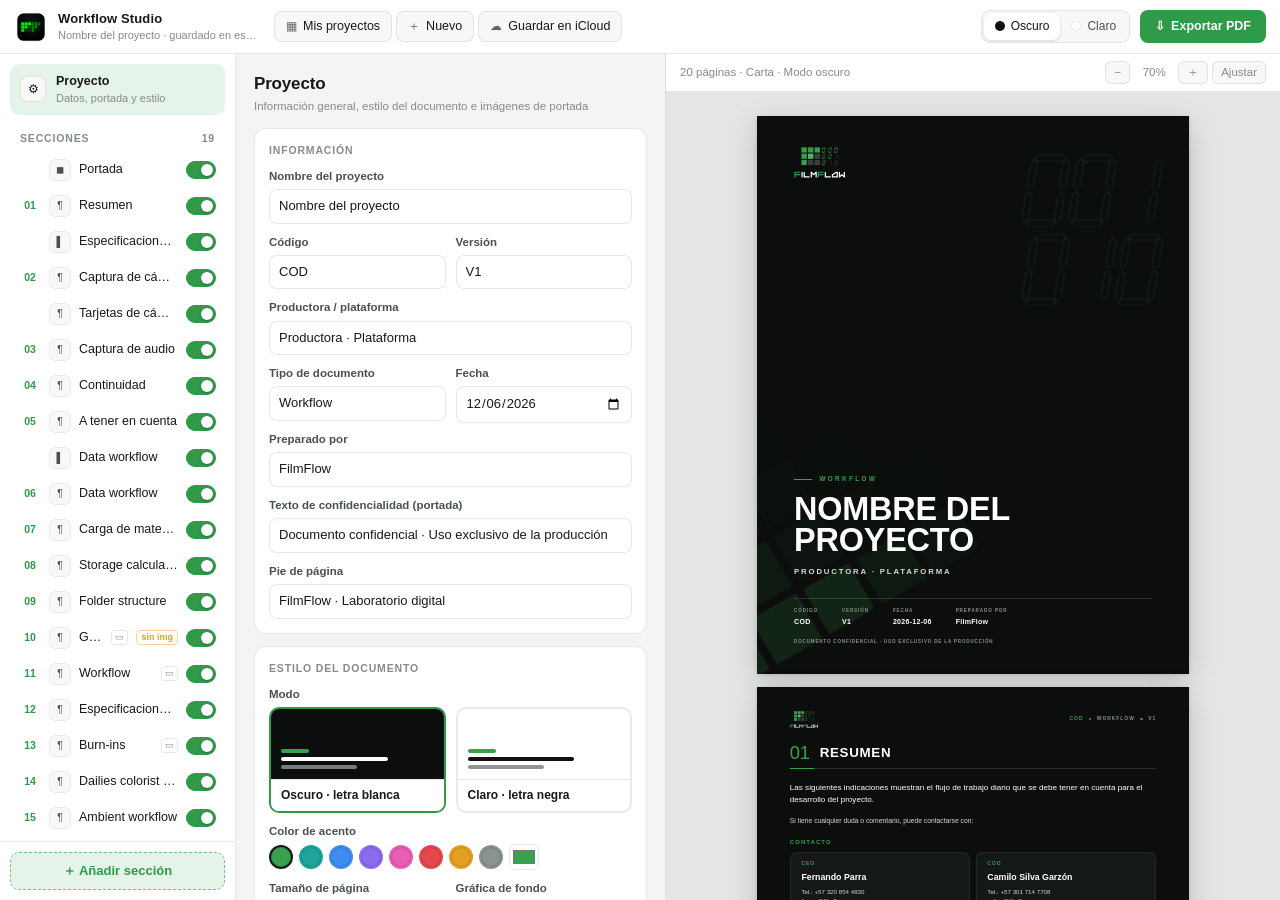
==== index.html @ df1d8208 "Add files via upload" ====
<!doctype html>
<html lang="es">
<head>
<meta charset="utf-8">
<meta name="viewport" content="width=device-width, initial-scale=1, viewport-fit=cover">
<meta name="apple-mobile-web-app-capable" content="yes">
<meta name="mobile-web-app-capable" content="yes">
<meta name="apple-mobile-web-app-status-bar-style" content="black">
<meta name="apple-mobile-web-app-title" content="FF Workflow">
<meta name="theme-color" content="#0C0E0D">
<link rel="manifest" href="manifest.json">
<title>FilmFlow Workflow</title>
<link rel="icon" href="brand-icon.png">
<link rel="apple-touch-icon" href="apple-touch-icon.png">
<link rel="stylesheet" href="doc.css?v=6">
<link rel="stylesheet" href="app.css?v=6">
</head>
<body>
<div id="app">
  <header class="toolbar">
    <div class="tb-brand"><span class="tb-logo"></span><div><div class="tb-name">Workflow Studio</div><div class="tb-file" id="fileName">—</div></div></div>
    <div class="tb-group">
      <button class="tb-btn" data-cmd="library" title="Mis proyectos (⌘P)"><span>▦</span><em>Mis proyectos</em></button>
      <button class="tb-btn" data-cmd="new" title="Nuevo proyecto (⌘N)"><span>＋</span><em>Nuevo</em></button>
      <button class="tb-btn" data-cmd="save" title="Guardar ahora (⌘S)"><span>↓</span><em>Guardar</em></button>
    </div>
    <div class="tb-spacer"></div>
    <div class="seg" id="themeSeg" title="Modo del documento">
      <button data-theme="dark"><i class="dot dark"></i><em>Oscuro</em></button>
      <button data-theme="light"><i class="dot light"></i><em>Claro</em></button>
    </div>
    <button class="tb-btn primary" data-cmd="export" title="Exportar PDF (⌘E)"><span>⇩</span><em>Exportar PDF</em></button>
  </header>
  <aside class="sidebar">
    <div class="sb-item" id="projItem"><span class="sb-ic">⚙</span><div><div class="sb-t">Proyecto</div><div class="sb-s">Datos, portada y estilo</div></div></div>
    <div class="sb-label">Secciones <span id="secCount"></span></div>
    <div class="sb-list" id="secList"></div>
    <div class="sb-add"><button id="addSecBtn">＋ Añadir sección</button></div>
  </aside>
  <main class="editor" id="editor"></main>
  <section class="preview">
    <div class="pv-bar">
      <span id="pvInfo">—</span>
      <div class="pv-zoom"><button data-z="-">−</button><span id="zoomVal">100%</span><button data-z="+">＋</button><button data-z="fit">Ajustar</button></div>
    </div>
    <div class="pv-scroll" id="pvScroll"><div class="pv-pages" id="pvPages"></div></div>
  </section>
  <nav class="tabbar" id="tabbar">
    <button data-pane="sections"><b>☰</b>Secciones</button>
    <button data-pane="editor"><b>✎</b>Editar</button>
    <button data-pane="preview"><b>▯</b>Vista previa</button>
  </nav>
</div>
<div id="exportRoot"></div>
<div class="toast" id="toast"></div>
<div class="pop" id="pop"></div>
<script src="defaults.js?v=6"></script>
<script src="web.js?v=6"></script>
<script src="renderer.js?v=6"></script>
<script src="app.js?v=6"></script>
</body>
</html>
---- doc.css ----
/* ============ FilmFlow Workflow — document design ============ */
.doc {
  --accent: #37A14F;
  --brand: #379C4C;
  --brand-2: #57B06C;
  --hfont: "Avenir Next", "Avenir", -apple-system, "Helvetica Neue", sans-serif;
  --bfont: -apple-system, "SF Pro Text", "Helvetica Neue", Helvetica, sans-serif;
  font-family: var(--bfont);
  -webkit-font-smoothing: antialiased;
}
.doc.theme-dark {
  --bg: #0C0E0D;
  --fg: #FFFFFF;
  --fg2: #D5DAD7;
  --muted: #8A938D;
  --line: rgba(255,255,255,.13);
  --line2: rgba(255,255,255,.07);
  --card: #141816;
  --card2: #1B201D;
  --logo-text: #FFFFFF;
  --logo-off: #3B423E;
  --chip-bg: color-mix(in srgb, var(--accent) 20%, transparent);
  --chip-fg: color-mix(in srgb, var(--accent) 60%, #fff);
  --deco-a: .16;
}
.doc.theme-light {
  --bg: #FFFFFF;
  --fg: #0B0D0C;
  --fg2: #262B28;
  --muted: #6A726D;
  --line: rgba(0,0,0,.12);
  --line2: rgba(0,0,0,.06);
  --card: #F4F7F5;
  --card2: #E9EEEB;
  --logo-text: #575352;
  --logo-off: #D3D4D2;
  --chip-bg: color-mix(in srgb, var(--accent) 13%, transparent);
  --chip-fg: color-mix(in srgb, var(--accent) 80%, #000);
  --deco-a: .13;
}

.page {
  position: relative;
  background: var(--bg);
  color: var(--fg);
  overflow: hidden;
  display: flex;
  flex-direction: column;
  padding: 32px 46px 24px;
  box-sizing: border-box;
  -webkit-print-color-adjust: exact;
  print-color-adjust: exact;
}
.page *, .page *::before, .page *::after { box-sizing: border-box; }
.page .deco { position: absolute; inset: 0; pointer-events: none; z-index: 0; }
.page .deco svg { position: absolute; inset: 0; width: 100%; height: 100%; }

/* header / footer */
.pg-head { position: relative; z-index: 1; display: flex; justify-content: space-between; align-items: center; height: 28px; margin-bottom: 24px; flex: none; }
.pg-head .logo { height: 24px; display: flex; align-items: center; }
.pg-head .logo svg, .pg-head .logo img { height: 24px; width: auto; display: block; }
.pg-meta { font: 600 7px/1 var(--hfont); letter-spacing: .2em; text-transform: uppercase; color: var(--muted); display: flex; gap: 8px; align-items: center; }
.pg-meta b { color: var(--accent); font-weight: 700; }
.pg-meta i { width: 3px; height: 3px; background: var(--muted); display: inline-block; opacity: .6; }
.pg-foot { position: relative; z-index: 1; flex: none; display: flex; justify-content: space-between; align-items: center; margin-top: 10px; padding-top: 9px; border-top: 1px solid var(--line); font: 600 6.5px/1 var(--hfont); letter-spacing: .2em; text-transform: uppercase; color: var(--muted); }
.pg-foot .pn { color: var(--fg); letter-spacing: .12em; }
.pg-foot .pn span { color: var(--muted); }

.pg-body { position: relative; z-index: 1; flex: 1; min-height: 0; overflow: hidden; display: flex; flex-wrap: wrap; align-content: flex-start; column-gap: 18px; }
.blk { width: 100%; margin-bottom: 13px; }
.blk.half { width: calc(50% - 9px); }
.blk.third { width: calc(33.333% - 12px); }

/* section title */
.sec-title { width: 100%; display: flex; align-items: flex-end; gap: 14px; margin: 0 0 18px; padding-bottom: 11px; border-bottom: 1px solid var(--line); position: relative; }
.sec-title::after { content: ""; position: absolute; left: 0; bottom: -1px; width: 34px; height: 2px; background: var(--accent); }
.sec-title .n { font: 500 26px/0.8 var(--hfont); color: var(--accent); letter-spacing: -.01em; font-variant-numeric: tabular-nums; }
.sec-title h2 { margin: 0; font: 700 19px/1.05 var(--hfont); letter-spacing: .05em; text-transform: uppercase; color: var(--fg); }
.sec-title .sub { margin-left: auto; font: 600 7px/1 var(--hfont); letter-spacing: .2em; text-transform: uppercase; color: var(--muted); padding-bottom: 3px; }
.sec-title.inline { margin-top: 10px; }

/* text */
.blk h3 { margin: 4px 0 0; font: 700 8.5px/1.2 var(--hfont); letter-spacing: .18em; text-transform: uppercase; color: var(--accent); }
.blk.heading { margin-bottom: 8px; }
.blk.heading.lg h3 { font-size: 13px; letter-spacing: .06em; color: var(--fg); }
.txt { font-size: 9.6px; line-height: 1.62; color: var(--fg2); margin: 0; }
.txt + .txt { margin-top: 7px; }
.txt strong, .lst strong, .kv strong { color: var(--fg); font-weight: 700; }
.txt.lead { font-size: 11.5px; line-height: 1.55; color: var(--fg); font-weight: 400; }

.lst { list-style: none; margin: 0; padding: 0; }
.lst li { position: relative; padding-left: 15px; font-size: 9.6px; line-height: 1.58; color: var(--fg2); }
.lst li + li { margin-top: 5px; }
.lst.bul li::before { content: ""; position: absolute; left: 1px; top: .58em; width: 4px; height: 4px; background: var(--accent); }
.lst.num { counter-reset: n var(--start, 0); }
.lst.num li { padding-left: 22px; counter-increment: n; }
.lst.num li::before { content: counter(n, decimal-leading-zero); position: absolute; left: 0; top: .1em; font: 700 8px/1.6 var(--hfont); color: var(--accent); letter-spacing: .04em; }
.lst li.sub { margin-left: 15px; }
.lst.bul li.sub::before { background: transparent; border: 1px solid var(--accent); }

/* key / value */
.kv-title { font: 700 8.5px/1.2 var(--hfont); letter-spacing: .18em; text-transform: uppercase; color: var(--accent); margin: 0 0 6px; }
.kv { display: grid; grid-template-columns: 1fr; column-gap: 22px; }
.kv.c2 { grid-template-columns: 1fr 1fr; }
.kv-row { display: grid; grid-template-columns: minmax(80px, 42%) 1fr; gap: 10px; padding: 5.5px 0; border-bottom: 1px solid var(--line2); font-size: 9.3px; line-height: 1.4; }
.kv-row .k { color: var(--muted); }
.kv-row .v { color: var(--fg); font-weight: 500; }
.kv-row.solo { grid-template-columns: 1fr; }

/* note */
.note { position: relative; background: var(--card); border: 1px solid var(--line2); border-radius: 8px; padding: 11px 14px 11px 18px; font-size: 9.5px; line-height: 1.55; color: var(--fg); font-weight: 500; overflow: hidden; }
.note::before { content: ""; position: absolute; left: 0; top: 0; bottom: 0; width: 3px; background: var(--accent); }
.note.warn::before { background: #E5A024; }
.note .nt { font: 700 7px/1 var(--hfont); letter-spacing: .2em; text-transform: uppercase; color: var(--accent); margin-bottom: 5px; }
.note.warn .nt { color: #E5A024; }

/* cards */
.card { background: var(--card); border: 1px solid var(--line2); border-radius: 10px; overflow: hidden; }
.cam { display: flex; flex-direction: column; }
.cam-head { display: flex; justify-content: space-between; align-items: flex-start; gap: 10px; padding: 13px 15px 10px; }
.cam-label { font: 700 7px/1 var(--hfont); letter-spacing: .2em; text-transform: uppercase; color: var(--accent); margin-bottom: 6px; }
.cam-brand { font: 600 7px/1 var(--hfont); letter-spacing: .16em; text-transform: uppercase; color: var(--muted); margin-bottom: 2px; }
.cam-model { font: 700 17px/1.1 var(--hfont); color: var(--fg); letter-spacing: .01em; }
.cam-img { width: 92px; height: 58px; object-fit: contain; flex: none; }
.chips { display: flex; flex-wrap: wrap; gap: 4px; padding: 0 15px 10px; }
.chip { font: 600 7.5px/1 var(--hfont); letter-spacing: .06em; padding: 4px 7px; border-radius: 4px; background: var(--chip-bg); color: var(--chip-fg); }
.cam .kv { padding: 2px 15px 9px; border-top: 1px solid var(--line2); }
.cam .kv-row { font-size: 8.8px; padding: 4.5px 0; }
.cam .kv-row:last-child { border-bottom: 0; }

.spec .spec-h { padding: 10px 14px; font: 700 8.5px/1 var(--hfont); letter-spacing: .18em; text-transform: uppercase; color: var(--fg); border-bottom: 1px solid var(--line2); display: flex; align-items: center; gap: 8px; }
.spec .spec-h::before { content: ""; width: 6px; height: 6px; background: var(--accent); }
.spec .kv { padding: 3px 14px 8px; }
.spec .kv-row:last-child { border-bottom: 0; }

/* table */
.tbl { width: 100%; border-collapse: collapse; font-size: 8.9px; }
.tbl th { text-align: left; font: 700 7px/1.2 var(--hfont); letter-spacing: .16em; text-transform: uppercase; color: var(--accent); padding: 6px 8px; border-bottom: 1px solid var(--accent); }
.tbl td { padding: 6px 8px; border-bottom: 1px solid var(--line2); color: var(--fg2); vertical-align: top; line-height: 1.4; }
.tbl tr td:first-child { color: var(--fg); font-weight: 500; }

/* naming convention */
.naming { background: var(--card); border: 1px solid var(--line2); border-radius: 10px; padding: 14px 16px; }
.naming .nm-t { font: 700 7px/1 var(--hfont); letter-spacing: .2em; text-transform: uppercase; color: var(--muted); margin-bottom: 10px; }
.nm-row { display: flex; align-items: stretch; gap: 3px; flex-wrap: wrap; }
.nm-seg { display: flex; flex-direction: column; gap: 5px; }
.nm-seg .ex { font: 700 15px/1 "SF Mono", Menlo, monospace; padding: 8px 10px; border-radius: 5px; background: color-mix(in srgb, var(--c) 18%, transparent); color: var(--c); border-top: 2px solid var(--c); text-align: center; }
.nm-seg .lb { font: 600 6.5px/1.2 var(--hfont); letter-spacing: .12em; text-transform: uppercase; color: var(--muted); text-align: center; }
.nm-sep { font: 700 15px/1 "SF Mono", Menlo, monospace; color: var(--muted); padding-top: 8px; }

/* storage */
.stor { display: flex; flex-direction: column; gap: 8px; }
.stor-t { font: 700 8.5px/1.2 var(--hfont); letter-spacing: .18em; text-transform: uppercase; color: var(--accent); }
.stor-row { display: grid; grid-template-columns: 1.25fr repeat(4, 1fr); gap: 6px; }
.tile { background: var(--card); border: 1px solid var(--line2); border-radius: 8px; padding: 10px 11px; display: flex; flex-direction: column; justify-content: space-between; min-height: 56px; }
.tile .tl { font: 600 6.5px/1.2 var(--hfont); letter-spacing: .16em; text-transform: uppercase; color: var(--muted); }
.tile .tv { font: 600 17px/1 var(--hfont); color: var(--fg); margin-top: 8px; font-variant-numeric: tabular-nums; }
.tile .tv small { font-size: 9px; color: var(--muted); font-weight: 600; margin-left: 2px; }
.tile.name .tv { font-size: 12px; font-weight: 700; }
.tile.acc { background: var(--accent); border-color: var(--accent); }
.tile.acc .tl { color: rgba(255,255,255,.8); }
.tile.acc .tv, .tile.acc .tv small { color: #fff; }
.stor-total { display: flex; justify-content: space-between; align-items: center; background: var(--accent); color: #fff; border-radius: 8px; padding: 12px 14px; }
.stor-total .tl { font: 700 7.5px/1 var(--hfont); letter-spacing: .2em; text-transform: uppercase; }
.stor-total .tv { font: 700 22px/1 var(--hfont); }
.stor-formula { font-size: 8.6px; color: var(--muted); }

/* contacts */
.contacts { display: grid; grid-template-columns: 1fr 1fr; gap: 8px; }
.contact { background: var(--card); border: 1px solid var(--line2); border-radius: 10px; padding: 13px 15px; position: relative; }
.contact .role { font: 700 7px/1 var(--hfont); letter-spacing: .2em; text-transform: uppercase; color: var(--accent); margin-bottom: 7px; }
.contact .nm { font: 700 12.5px/1.2 var(--hfont); color: var(--fg); margin-bottom: 6px; }
.contact .ln { font-size: 8.8px; line-height: 1.55; color: var(--fg2); }

/* image */
.fig { margin: 0; display: flex; flex-direction: column; align-items: center; }
.fig img { display: block; max-width: 100%; height: auto; object-fit: contain; }
.fig.framed img { border-radius: 8px; border: 1px solid var(--line); }
.fig.s-large img { max-width: 80%; } .fig.s-medium img { max-width: 60%; } .fig.s-small img { max-width: 40%; }
.fig.left { align-items: flex-start; }
.fig figcaption { margin-top: 7px; font-size: 8px; line-height: 1.4; color: var(--muted); text-align: center; letter-spacing: .02em; }
.fig.left figcaption { text-align: left; }
.fig .ph { width: 100%; height: 140px; border: 1px dashed var(--line); border-radius: 8px; display: flex; align-items: center; justify-content: center; font: 600 8px var(--hfont); letter-spacing: .16em; text-transform: uppercase; color: var(--muted); }

/* stages (workflow diagram) */
.stages { display: flex; align-items: stretch; gap: 0; }
.stage { flex: 1; min-width: 0; display: flex; flex-direction: column; }
.stage-h { background: var(--accent); color: #fff; font: 700 7.5px/1.2 var(--hfont); letter-spacing: .16em; text-transform: uppercase; padding: 8px 10px; border-radius: 6px 6px 0 0; text-align: center; }
.stage-b { flex: 1; background: var(--card); border: 1px solid var(--line2); border-top: 0; border-radius: 0 0 8px 8px; padding: 8px; display: flex; flex-direction: column; gap: 6px; }
.st-item { background: var(--bg); border: 1px solid var(--line); border-radius: 6px; padding: 7px 9px; }
.st-item .a { font: 700 8px/1.25 var(--hfont); color: var(--fg); letter-spacing: .03em; text-transform: uppercase; }
.st-item .b { font-size: 7.6px; line-height: 1.35; color: var(--muted); margin-top: 2px; }
.st-item img { width: 100%; max-height: 44px; object-fit: contain; margin-bottom: 4px; }
.st-arrow { flex: none; width: 18px; display: flex; align-items: center; justify-content: center; color: var(--accent); }
.st-arrow svg { width: 10px; height: 10px; }

.spacer { width: 100%; }

/* ============ cover ============ */
.page.cover { padding: 44px 52px 40px; }
.cover-bg { position: absolute; inset: 0; z-index: 0; }
.cover-bg img { width: 100%; height: 100%; object-fit: cover; }
.theme-dark .cover-bg::after { content: ""; position: absolute; inset: 0; background: linear-gradient(180deg, rgba(12,14,13,.55) 0%, rgba(12,14,13,.72) 45%, rgba(12,14,13,.97) 100%); }
.theme-light .cover-bg::after { content: ""; position: absolute; inset: 0; background: linear-gradient(180deg, rgba(255,255,255,.55) 0%, rgba(255,255,255,.75) 45%, rgba(255,255,255,.97) 100%); }
.cover-top { position: relative; z-index: 1; display: flex; justify-content: space-between; align-items: flex-start; }
.cover-top .logo svg, .cover-top .logo img { height: 44px; width: auto; display: block; }
.client-logos { display: flex; gap: 14px; align-items: center; }
.client-logos img { height: 26px; width: auto; max-width: 110px; object-fit: contain; }
.cover-main { position: relative; z-index: 1; margin-top: auto; }
.cover-kicker { display: flex; align-items: center; gap: 10px; font: 700 9px/1 var(--hfont); letter-spacing: .38em; text-transform: uppercase; color: var(--accent); margin-bottom: 16px; }
.cover-kicker::before { content: ""; width: 26px; height: 2px; background: var(--accent); }
.cover-title { font: 800 46px/0.98 var(--hfont); letter-spacing: -.005em; text-transform: uppercase; color: var(--fg); margin: 0 0 14px; max-width: 92%; }
.landscape .cover-title { font-size: 52px; }
.cover-sub { font: 600 11px/1.3 var(--hfont); letter-spacing: .24em; text-transform: uppercase; color: var(--fg2); margin-bottom: 30px; }
.cover-meta { display: grid; grid-template-columns: repeat(4, auto); justify-content: start; column-gap: 34px; border-top: 1px solid var(--line); padding-top: 14px; }
.cover-meta .ml { font: 600 6.5px/1 var(--hfont); letter-spacing: .2em; text-transform: uppercase; color: var(--muted); margin-bottom: 6px; }
.cover-meta .mv { font: 600 10px/1.2 var(--hfont); color: var(--fg); letter-spacing: .04em; }
.cover-conf { position: relative; z-index: 1; margin-top: 18px; font: 600 6.5px/1.5 var(--hfont); letter-spacing: .18em; text-transform: uppercase; color: var(--muted); }

/* ============ divider ============ */
.page.divider { padding: 44px 52px 40px; justify-content: center; }
.div-main { position: relative; z-index: 1; }
.div-num { font: 200 120px/0.85 var(--hfont); color: var(--accent); letter-spacing: -.03em; margin-bottom: 14px; font-variant-numeric: tabular-nums; }
.div-title { font: 800 36px/1 var(--hfont); text-transform: uppercase; color: var(--fg); letter-spacing: .01em; margin: 0 0 12px; }
.div-sub { font: 600 10px/1.4 var(--hfont); letter-spacing: .26em; text-transform: uppercase; color: var(--muted); }
.div-text { margin-top: 18px; max-width: 70%; font-size: 10.5px; line-height: 1.6; color: var(--fg2); }
.page.divider .pg-head { position: absolute; top: 32px; left: 52px; right: 52px; }

/* ============ toc ============ */
.toc { width: 100%; }
.toc-row { display: flex; align-items: baseline; gap: 12px; padding: 9px 0; border-bottom: 1px solid var(--line2); }
.toc-row .tn { font: 600 10px/1 var(--hfont); color: var(--accent); width: 22px; font-variant-numeric: tabular-nums; }
.toc-row .tt { font: 600 10.5px/1.2 var(--hfont); text-transform: uppercase; letter-spacing: .08em; color: var(--fg); flex: 1; }
.toc-row .tp { font: 600 10px/1 var(--hfont); color: var(--muted); font-variant-numeric: tabular-nums; }
.toc-row.part .tt { color: var(--accent); font-size: 8px; letter-spacing: .24em; }
.toc-row.part { border-bottom-color: var(--line); padding-top: 16px; }
.fig.s-full img { width: 100%; }
---- app.css ----
/* ============ Workflow Studio — editor UI ============ */
:root {
  --ui-bg: #F3F4F3; --ui-panel: #FFFFFF; --ui-panel2: #F7F8F7; --ui-line: rgba(0,0,0,.09); --ui-line2: rgba(0,0,0,.05);
  --ui-fg: #161917; --ui-fg2: #4A514D; --ui-muted: #858C88; --ui-acc: #2F9A48; --ui-acc-soft: rgba(47,154,72,.12);
  --ui-input: #FFFFFF; --ui-hover: rgba(0,0,0,.04); --ui-pv: #E3E6E4; --ui-danger: #D9453F;
  --ui-font: -apple-system, "SF Pro Text", "Helvetica Neue", sans-serif;
  color-scheme: light dark;
}
@media (prefers-color-scheme: dark) {
  :root {
    --ui-bg: #161817; --ui-panel: #1E2120; --ui-panel2: #232726; --ui-line: rgba(255,255,255,.09); --ui-line2: rgba(255,255,255,.05);
    --ui-fg: #ECEFED; --ui-fg2: #B7BEBA; --ui-muted: #7E8682; --ui-acc: #44B65C; --ui-acc-soft: rgba(68,182,92,.15);
    --ui-input: #161817; --ui-hover: rgba(255,255,255,.05); --ui-pv: #0F1110;
  }
}
* { box-sizing: border-box; }
html, body { margin: 0; height: 100%; background: var(--ui-bg); color: var(--ui-fg); font: 13px/1.4 var(--ui-font); -webkit-font-smoothing: antialiased; overflow: hidden; }
button { font: inherit; color: inherit; cursor: pointer; }
#app { display: grid; height: 100vh; grid-template-columns: 236px 430px 1fr; grid-template-rows: 54px 1fr; }

/* toolbar */
.toolbar { grid-column: 1 / -1; display: flex; align-items: center; gap: 10px; padding: 0 14px; background: var(--ui-panel); border-bottom: 1px solid var(--ui-line); }
.tb-brand { display: flex; align-items: center; gap: 10px; width: 250px; min-width: 0; }
.tb-logo { width: 34px; height: 34px; display: flex; flex: none; }
.tb-logo img { width: 100%; height: 100%; display: block; }
.tb-name { font-weight: 700; font-size: 13px; letter-spacing: .01em; }
.tb-file { font-size: 11px; color: var(--ui-muted); white-space: nowrap; overflow: hidden; text-overflow: ellipsis; max-width: 200px; }
.tb-group { display: flex; gap: 4px; }
.tb-spacer { flex: 1; }
.tb-btn { display: inline-flex; align-items: center; gap: 6px; border: 1px solid var(--ui-line); background: var(--ui-panel2); border-radius: 8px; padding: 6px 11px; font-size: 12.5px; font-weight: 500; }
.tb-btn span { opacity: .65; font-size: 12px; }
.tb-btn:hover { background: var(--ui-hover); }
.tb-btn.primary { background: var(--ui-acc); color: #fff; border-color: transparent; font-weight: 600; padding: 7px 14px; }
.tb-btn.primary span { opacity: 1; }
.tb-btn.primary:hover { filter: brightness(1.08); }
.tb-btn:disabled { opacity: .5; cursor: default; }
.seg { display: inline-flex; background: var(--ui-panel2); border: 1px solid var(--ui-line); border-radius: 9px; padding: 2px; }
.seg button { border: 0; background: transparent; padding: 5px 11px; border-radius: 7px; font-size: 12px; font-weight: 500; display: inline-flex; align-items: center; gap: 6px; color: var(--ui-fg2); }
.seg button.on { background: var(--ui-panel); color: var(--ui-fg); box-shadow: 0 1px 3px rgba(0,0,0,.15); }
.dot { width: 10px; height: 10px; border-radius: 50%; display: inline-block; border: 1px solid var(--ui-line); }
.dot.dark { background: #0C0E0D; } .dot.light { background: #fff; }

/* sidebar */
.sidebar { background: var(--ui-panel); border-right: 1px solid var(--ui-line); display: flex; flex-direction: column; min-height: 0; }
.sb-item { display: flex; gap: 10px; align-items: center; margin: 10px 10px 4px; padding: 9px 10px; border-radius: 9px; cursor: pointer; }
.sb-item:hover { background: var(--ui-hover); }
.sb-item.sel { background: var(--ui-acc-soft); }
.sb-ic { width: 26px; height: 26px; border-radius: 7px; background: var(--ui-panel2); border: 1px solid var(--ui-line); display: flex; align-items: center; justify-content: center; font-size: 12px; flex: none; }
.sb-t { font-weight: 600; font-size: 12.5px; }
.sb-s { font-size: 11px; color: var(--ui-muted); }
.sb-label { padding: 12px 20px 6px; font-size: 10.5px; font-weight: 700; letter-spacing: .08em; text-transform: uppercase; color: var(--ui-muted); display: flex; justify-content: space-between; }
.sb-list { flex: 1; overflow-y: auto; padding: 0 10px 10px; }
.sec-row { display: flex; align-items: center; gap: 8px; padding: 6px 8px; border-radius: 8px; cursor: pointer; border: 1px solid transparent; user-select: none; }
.sec-row:hover { background: var(--ui-hover); }
.sec-row.sel { background: var(--ui-acc-soft); border-color: color-mix(in srgb, var(--ui-acc) 30%, transparent); }
.sec-row.hid { opacity: .45; }
.sec-row.drag-over { border-top: 2px solid var(--ui-acc); }
.sec-row .n { width: 22px; font-size: 10.5px; font-weight: 700; color: var(--ui-acc); font-variant-numeric: tabular-nums; text-align: center; }
.sec-row .k { width: 22px; height: 22px; border-radius: 6px; background: var(--ui-panel2); border: 1px solid var(--ui-line2); font-size: 10px; display: flex; align-items: center; justify-content: center; color: var(--ui-fg2); flex: none; }
.sec-row .t { flex: 1; min-width: 0; font-size: 12.5px; white-space: nowrap; overflow: hidden; text-overflow: ellipsis; }
.sec-row .o { font-size: 9px; color: var(--ui-muted); border: 1px solid var(--ui-line); border-radius: 3px; padding: 0 3px; }
.sec-row .eye { border: 0; background: transparent; opacity: 0; font-size: 12px; padding: 0 2px; color: var(--ui-muted); }
.sec-row:hover .eye, .sec-row.hid .eye { opacity: 1; }
.sb-add { padding: 10px; border-top: 1px solid var(--ui-line); }
.sb-add button { width: 100%; border: 1px dashed color-mix(in srgb, var(--ui-acc) 60%, transparent); background: var(--ui-acc-soft); color: var(--ui-acc); border-radius: 9px; padding: 9px; font-weight: 600; }

/* editor */
.editor { overflow-y: auto; background: var(--ui-bg); border-right: 1px solid var(--ui-line); padding: 18px 18px 80px; }
.ed-h { display: flex; align-items: center; justify-content: space-between; gap: 8px; margin-bottom: 14px; }
.ed-h h1 { font-size: 17px; margin: 0; font-weight: 700; letter-spacing: -.01em; }
.ed-h .sub { font-size: 11.5px; color: var(--ui-muted); margin-top: 2px; }
.ed-actions { display: flex; gap: 4px; }
.icon-btn { border: 1px solid var(--ui-line); background: var(--ui-panel); border-radius: 7px; min-width: 28px; height: 28px; padding: 0 8px; font-size: 12px; color: var(--ui-fg2); display: inline-flex; align-items: center; justify-content: center; gap: 4px; }
.icon-btn:hover { background: var(--ui-hover); color: var(--ui-fg); }
.icon-btn.danger:hover { color: var(--ui-danger); border-color: color-mix(in srgb, var(--ui-danger) 40%, transparent); }
.panel { background: var(--ui-panel); border: 1px solid var(--ui-line); border-radius: 12px; padding: 14px; margin-bottom: 12px; }
.panel-t { font-size: 10.5px; font-weight: 700; letter-spacing: .08em; text-transform: uppercase; color: var(--ui-muted); margin-bottom: 10px; display: flex; justify-content: space-between; align-items: center; }
.row { display: grid; grid-template-columns: 1fr 1fr; gap: 10px; }
.row3 { display: grid; grid-template-columns: 1fr 1fr 1fr; gap: 8px; }
.f { display: flex; flex-direction: column; gap: 5px; margin-bottom: 10px; min-width: 0; }
.f:last-child { margin-bottom: 0; }
.f > label { font-size: 11.5px; font-weight: 600; color: var(--ui-fg2); display: flex; justify-content: space-between; }
.f > label em { font-style: normal; font-weight: 400; color: var(--ui-muted); font-size: 10.5px; }
.f input[type=text], .f input[type=number], .f input[type=date], .f textarea, .f select {
  width: 100%; border: 1px solid var(--ui-line); background: var(--ui-input); color: var(--ui-fg); border-radius: 8px; padding: 7px 9px; font: 13px/1.45 var(--ui-font); outline: none;
}
.f textarea { resize: vertical; min-height: 64px; font-size: 12.5px; line-height: 1.5; }
.f textarea.mono { font-family: "SF Mono", Menlo, monospace; font-size: 11.5px; }
.f input:focus, .f textarea:focus, .f select:focus { border-color: var(--ui-acc); box-shadow: 0 0 0 3px var(--ui-acc-soft); }
.hint { font-size: 10.5px; color: var(--ui-muted); line-height: 1.4; }
.chips-sel { display: flex; flex-wrap: wrap; gap: 4px; }
.chips-sel button { border: 1px solid var(--ui-line); background: var(--ui-panel2); border-radius: 7px; padding: 5px 9px; font-size: 11.5px; color: var(--ui-fg2); }
.chips-sel button.on { background: var(--ui-acc); border-color: var(--ui-acc); color: #fff; }
.swatches { display: flex; gap: 6px; align-items: center; flex-wrap: wrap; }
.swatch { width: 24px; height: 24px; border-radius: 50%; border: 2px solid transparent; cursor: pointer; box-shadow: inset 0 0 0 1px rgba(0,0,0,.15); }
.swatch.on { border-color: var(--ui-fg); }
.swatches input[type=color] { width: 30px; height: 26px; border: 1px solid var(--ui-line); border-radius: 6px; background: none; padding: 1px; }
.toggle { display: flex; align-items: center; gap: 8px; font-size: 12px; color: var(--ui-fg2); cursor: pointer; margin-bottom: 8px; user-select: none; }
.toggle input { accent-color: var(--ui-acc); width: 15px; height: 15px; }

/* theme cards */
.theme-cards { display: grid; grid-template-columns: 1fr 1fr; gap: 10px; }
.theme-card { border: 2px solid var(--ui-line); border-radius: 10px; padding: 0; overflow: hidden; background: none; text-align: left; }
.theme-card.on { border-color: var(--ui-acc); }
.theme-card .tc-prev { height: 70px; padding: 10px; display: flex; flex-direction: column; justify-content: flex-end; gap: 4px; }
.theme-card .tc-prev i { display: block; height: 4px; border-radius: 2px; }
.theme-card .tc-l { padding: 7px 10px; font-size: 12px; font-weight: 600; border-top: 1px solid var(--ui-line); background: var(--ui-panel); }

/* image field */
.imgf { border: 1px dashed var(--ui-line); border-radius: 9px; padding: 8px; display: flex; gap: 10px; align-items: center; background: var(--ui-panel2); transition: border-color .15s; }
.imgf.drag { border-color: var(--ui-acc); background: var(--ui-acc-soft); }
.imgf .thumb { width: 64px; height: 46px; border-radius: 6px; background: var(--ui-input) center/contain no-repeat; border: 1px solid var(--ui-line2); flex: none; display: flex; align-items: center; justify-content: center; font-size: 18px; color: var(--ui-muted); }
.imgf .ib { flex: 1; min-width: 0; display: flex; flex-direction: column; gap: 4px; }
.imgf .ib .hint { white-space: nowrap; overflow: hidden; text-overflow: ellipsis; }
.imgf .btns { display: flex; gap: 4px; }
.imgf input[type=file] { display: none; }

/* blocks */
.blk-card { background: var(--ui-panel); border: 1px solid var(--ui-line); border-radius: 12px; margin-bottom: 10px; overflow: hidden; }
.blk-card.hid { opacity: .55; }
.blk-card.collapsed .blk-body { display: none; }
.blk-head { display: flex; align-items: center; gap: 8px; padding: 8px 8px 8px 12px; background: var(--ui-panel2); border-bottom: 1px solid var(--ui-line2); cursor: pointer; }
.blk-card.collapsed .blk-head { border-bottom: 0; }
.blk-head .bi { width: 22px; height: 22px; border-radius: 6px; background: var(--ui-acc-soft); color: var(--ui-acc); font-size: 10.5px; font-weight: 700; display: flex; align-items: center; justify-content: center; flex: none; }
.blk-head .bt { font-size: 12px; font-weight: 600; flex: none; }
.blk-head .bp { flex: 1; min-width: 0; font-size: 11.5px; color: var(--ui-muted); white-space: nowrap; overflow: hidden; text-overflow: ellipsis; }
.blk-head .icon-btn { min-width: 24px; height: 24px; padding: 0 6px; font-size: 11px; }
.blk-head .wsel { font-size: 10.5px; }
.blk-body { padding: 12px; }
.sub-card { border: 1px solid var(--ui-line); border-radius: 9px; padding: 10px; margin-bottom: 8px; background: var(--ui-panel2); position: relative; }
.sub-card .rm { position: absolute; top: 6px; right: 6px; }
.add-blocks { display: grid; grid-template-columns: repeat(4, 1fr); gap: 6px; }
.add-blocks button { border: 1px solid var(--ui-line); background: var(--ui-panel); border-radius: 9px; padding: 8px 4px; display: flex; flex-direction: column; align-items: center; gap: 3px; font-size: 10.5px; color: var(--ui-fg2); }
.add-blocks button b { font-size: 13px; color: var(--ui-acc); }
.add-blocks button:hover { border-color: var(--ui-acc); color: var(--ui-fg); }

/* preview */
.preview { display: flex; flex-direction: column; min-width: 0; min-height: 0; background: var(--ui-pv); }
.pv-bar { height: 38px; display: flex; align-items: center; justify-content: space-between; padding: 0 14px; font-size: 11.5px; color: var(--ui-muted); border-bottom: 1px solid var(--ui-line); background: var(--ui-panel); }
.pv-zoom { display: flex; align-items: center; gap: 4px; }
.pv-zoom button { border: 1px solid var(--ui-line); background: var(--ui-panel2); border-radius: 6px; padding: 2px 8px; font-size: 11.5px; }
.pv-zoom span { min-width: 40px; text-align: center; }
.pv-scroll { flex: 1; overflow: auto; padding: 24px; }
.pv-pages { display: flex; flex-direction: column; align-items: center; gap: 18px; transform-origin: top center; }
.pv-pages .page { box-shadow: 0 2px 6px rgba(0,0,0,.14), 0 12px 40px rgba(0,0,0,.16); cursor: pointer; flex: none; }
.pv-pages .page.active { outline: 2px solid var(--ui-acc); outline-offset: 4px; }
.pv-wrap { position: relative; }

/* popover / toast */
.pop { position: fixed; z-index: 50; background: var(--ui-panel); border: 1px solid var(--ui-line); border-radius: 12px; box-shadow: 0 12px 40px rgba(0,0,0,.25); padding: 8px; display: none; width: 300px; max-height: 70vh; overflow-y: auto; }
.pop.open { display: block; }
.pop .pg { font-size: 10px; font-weight: 700; letter-spacing: .08em; text-transform: uppercase; color: var(--ui-muted); padding: 8px 8px 4px; }
.pop button { display: flex; width: 100%; align-items: center; gap: 10px; border: 0; background: transparent; padding: 7px 8px; border-radius: 7px; text-align: left; font-size: 12.5px; }
.pop button:hover { background: var(--ui-acc-soft); }
.pop button i { font-style: normal; width: 22px; height: 22px; border-radius: 6px; background: var(--ui-panel2); border: 1px solid var(--ui-line2); display: flex; align-items: center; justify-content: center; font-size: 11px; color: var(--ui-acc); }
.toast { position: fixed; bottom: 22px; left: 50%; transform: translate(-50%, 20px); background: #111; color: #fff; padding: 10px 16px; border-radius: 10px; font-size: 12.5px; opacity: 0; pointer-events: none; transition: all .25s; z-index: 60; display: flex; gap: 12px; align-items: center; }
.toast.show { opacity: 1; transform: translate(-50%, 0); pointer-events: auto; }
.toast button { border: 0; background: rgba(255,255,255,.14); color: #fff; border-radius: 6px; padding: 4px 9px; font-size: 12px; }
.busy { position: fixed; inset: 0; background: rgba(0,0,0,.35); display: flex; align-items: center; justify-content: center; z-index: 70; color: #fff; font-weight: 600; }

/* export mode */
body.export { background: #fff; overflow: hidden; }
body.export #app, body.export .toast, body.export .pop { display: none; }
body.export #exportRoot { position: absolute; left: 0; top: 0; }
body.export #exportRoot .page { position: absolute; left: 0; top: 0; visibility: hidden; }
body.export #exportRoot .page.show { visibility: visible; }
#exportRoot { position: absolute; left: -99999px; top: 0; }

/* on/off switch */
.sw { position: relative; display: inline-flex; width: 30px; height: 18px; flex: none; cursor: pointer; }
.sw input { position: absolute; opacity: 0; width: 0; height: 0; }
.sw span { position: absolute; inset: 0; border-radius: 10px; background: var(--ui-line); border: 1px solid var(--ui-line); transition: background .15s; }
.sw span::after { content: ""; position: absolute; top: 2px; left: 2px; width: 12px; height: 12px; border-radius: 50%; background: #fff; box-shadow: 0 1px 2px rgba(0,0,0,.3); transition: transform .15s; }
.sw input:checked + span { background: var(--ui-acc); border-color: var(--ui-acc); }
.sw input:checked + span::after { transform: translateX(12px); }
.sw.big { width: 42px; height: 24px; }
.sw.big span { border-radius: 13px; }
.sw.big span::after { width: 18px; height: 18px; }
.sw.big input:checked + span::after { transform: translateX(18px); }
.sec-row.hid .t { text-decoration: line-through; }
.warn-b { font-size: 9px; font-weight: 600; color: #E5A024; border: 1px solid rgba(229,160,36,.45); border-radius: 4px; padding: 0 4px; flex: none; }
.include-bar { display: flex; align-items: center; gap: 12px; background: var(--ui-acc-soft); border: 1px solid color-mix(in srgb, var(--ui-acc) 35%, transparent); border-radius: 12px; padding: 11px 14px; margin-bottom: 12px; }
.include-bar.off { background: var(--ui-panel); border-color: var(--ui-line); }
.include-bar b { font-size: 12.5px; }
.cam-panel { border-color: color-mix(in srgb, var(--ui-acc) 35%, transparent); }
.cam-row { display: flex; align-items: center; gap: 10px; flex-wrap: wrap; }

/* library */
.lib-ov { position: fixed; inset: 0; z-index: 80; background: rgba(0,0,0,.45); display: flex; align-items: center; justify-content: center; padding: 30px; }
.lib { width: min(1080px, 100%); max-height: 100%; display: flex; flex-direction: column; background: var(--ui-bg); border: 1px solid var(--ui-line); border-radius: 16px; box-shadow: 0 30px 80px rgba(0,0,0,.4); overflow: hidden; }
.lib-h { display: flex; justify-content: space-between; align-items: flex-start; padding: 20px 22px 8px; }
.lib-h h2 { margin: 0 0 3px; font-size: 20px; }
.lib-bar { display: flex; gap: 8px; padding: 10px 22px 16px; border-bottom: 1px solid var(--ui-line); }
.lib-bar input { flex: 1; border: 1px solid var(--ui-line); background: var(--ui-input); color: var(--ui-fg); border-radius: 8px; padding: 7px 10px; font: 13px var(--ui-font); outline: none; }
.lib-bar input:focus { border-color: var(--ui-acc); }
.lib-grid { overflow-y: auto; padding: 18px 22px 24px; display: grid; grid-template-columns: repeat(auto-fill, minmax(230px, 1fr)); gap: 16px; }
.lib-empty { grid-column: 1 / -1; text-align: center; color: var(--ui-muted); padding: 40px; }
.lib-card { background: var(--ui-panel); border: 1px solid var(--ui-line); border-radius: 12px; overflow: hidden; display: flex; flex-direction: column; }
.lib-card.cur { border-color: var(--ui-acc); box-shadow: 0 0 0 2px var(--ui-acc-soft); }
.lib-cover { height: 150px; padding: 16px; display: flex; flex-direction: column; justify-content: flex-end; cursor: pointer; position: relative; overflow: hidden; }
.lib-cover.dark { background: #0C0E0D; color: #fff; }
.lib-cover.light { background: #fff; color: #0B0D0C; border-bottom: 1px solid var(--ui-line); }
.lib-cover::before { content: ""; position: absolute; right: -20px; top: -20px; width: 90px; height: 90px; background: var(--acc); opacity: .18; transform: rotate(-30deg); border-radius: 6px; }
.lc-k { font: 700 8px/1 "Avenir Next", sans-serif; letter-spacing: .3em; text-transform: uppercase; color: var(--acc); margin-bottom: 6px; }
.lc-n { font: 800 19px/1 "Avenir Next", sans-serif; text-transform: uppercase; margin-bottom: 5px; overflow: hidden; text-overflow: ellipsis; display: -webkit-box; -webkit-line-clamp: 2; -webkit-box-orient: vertical; }
.lc-c { font: 600 8.5px/1.3 "Avenir Next", sans-serif; letter-spacing: .18em; text-transform: uppercase; opacity: .7; }
.lc-code { position: absolute; top: 14px; left: 16px; font: 700 9px/1 "Avenir Next", sans-serif; letter-spacing: .14em; opacity: .75; }
.lib-info { padding: 11px 12px 12px; display: flex; flex-direction: column; gap: 4px; }
.li-t { font-weight: 600; font-size: 13px; display: flex; gap: 6px; align-items: center; }
.li-cur { font-size: 9.5px; font-weight: 700; color: var(--ui-acc); background: var(--ui-acc-soft); border-radius: 4px; padding: 1px 5px; }
.li-s { font-size: 11px; color: var(--ui-muted); }
.li-a { display: flex; gap: 4px; flex-wrap: wrap; margin-top: 6px; }
.li-a .icon-btn { height: 26px; font-size: 11.5px; }

/* iCloud backup */
.bk-bar { display: flex; align-items: center; gap: 10px; padding: 10px 22px; border-bottom: 1px solid var(--ui-line); background: var(--ui-panel); flex-wrap: wrap; }
.bk-bar:empty { display: none; }
.bk-ic { width: 30px; height: 30px; border-radius: 8px; display: flex; align-items: center; justify-content: center; background: rgba(62,142,240,.15); color: #3E8EF0; font-size: 16px; flex: none; }
.bk-ic.off { background: var(--ui-panel2); color: var(--ui-muted); }
.bk-t { flex: 1; min-width: 220px; }
.bk-t b { font-size: 12.5px; }
.rs-list { overflow-y: auto; padding: 10px 22px; display: flex; flex-direction: column; gap: 6px; max-height: 55vh; }
.rs-row { display: flex; align-items: center; gap: 10px; padding: 9px 10px; border: 1px solid var(--ui-line); border-radius: 9px; background: var(--ui-panel); cursor: pointer; }
.rs-row input { accent-color: var(--ui-acc); width: 15px; height: 15px; }
.rs-tag { font-size: 10px; font-weight: 600; color: var(--ui-muted); border: 1px solid var(--ui-line); border-radius: 5px; padding: 2px 6px; white-space: nowrap; }
.rs-tag.new { color: var(--ui-acc); border-color: color-mix(in srgb, var(--ui-acc) 45%, transparent); }
.rs-foot { display: flex; justify-content: flex-end; gap: 8px; padding: 12px 22px 18px; border-top: 1px solid var(--ui-line); }

/* ============ tablet / phone ============ */
.tb-btn em, .seg button em { font-style: normal; }
.tabbar { display: none; }
@media (max-width: 1000px) {
  #app { grid-template-columns: 1fr; grid-template-rows: calc(54px + env(safe-area-inset-top)) 1fr calc(58px + env(safe-area-inset-bottom)); }
  .toolbar { padding: env(safe-area-inset-top) 10px 0; gap: 6px; }
  .tb-brand { width: auto; }
  .tb-name, .tb-file { display: none; }
  .tb-btn { padding: 7px 9px; }
  .tb-btn em { display: none; }
  .tb-btn.primary { margin-left: auto; }
  .tb-btn.primary::after { content: "PDF"; }
  .tb-spacer { display: none; }
  .seg button { padding: 5px 8px; }
  .seg button em { display: none; }
  .sidebar, .editor, .preview { grid-column: 1; grid-row: 2; display: none; border-right: 0; }
  body[data-pane="sections"] .sidebar { display: flex; }
  body[data-pane="editor"] .editor { display: block; }
  body[data-pane="preview"] .preview { display: flex; }
  .editor { padding: 14px 14px 40px; }
  .tabbar { display: flex; grid-column: 1; grid-row: 3; background: var(--ui-panel); border-top: 1px solid var(--ui-line); padding-bottom: env(safe-area-inset-bottom); }
  .tabbar button { flex: 1; border: 0; background: none; display: flex; flex-direction: column; align-items: center; justify-content: center; gap: 2px; font-size: 10.5px; color: var(--ui-muted); }
  .tabbar button b { font-size: 17px; font-weight: 400; }
  .tabbar button.on { color: var(--ui-acc); }
  .sec-row { padding: 9px 8px; }
  .sec-row .t { font-size: 14px; }
  .sw { width: 38px; height: 23px; } .sw span::after { width: 17px; height: 17px; } .sw input:checked + span::after { transform: translateX(15px); }
  .f input[type=text], .f input[type=number], .f input[type=date], .f textarea, .f select, .lib-bar input { font-size: 16px; }
  .add-blocks { grid-template-columns: repeat(3, 1fr); }
  .row3 { grid-template-columns: 1fr 1fr; }
  .lib-ov { padding: 0; }
  .lib { border-radius: 0; height: 100%; max-height: none; padding-top: env(safe-area-inset-top); }
  .lib-bar { flex-wrap: wrap; }
  .lib-bar input { flex-basis: 100%; }
  .lib-grid { grid-template-columns: 1fr; padding: 14px; }
  .pv-scroll { padding: 14px; }
  .pop { left: 10px !important; right: 10px; width: auto; }
}
@media (max-width: 1000px) and (min-width: 700px) {
  .lib-grid { grid-template-columns: 1fr 1fr; }
}

/* ============ print (browser PDF) ============ */
#printRoot { display: none; }
@media print {
  body.printing { background: none !important; overflow: visible !important; height: auto !important; }
  body.printing #app, body.printing .toast, body.printing .pop, body.printing .lib-ov, body.printing .busy { display: none !important; }
  body.printing #printRoot { display: block; }
  body.printing #printRoot .page { zoom: 1.3333; break-after: page; page-break-after: always; margin: 0; box-shadow: none; }
  body.printing #printRoot .page:last-child { break-after: auto; page-break-after: auto; }
}
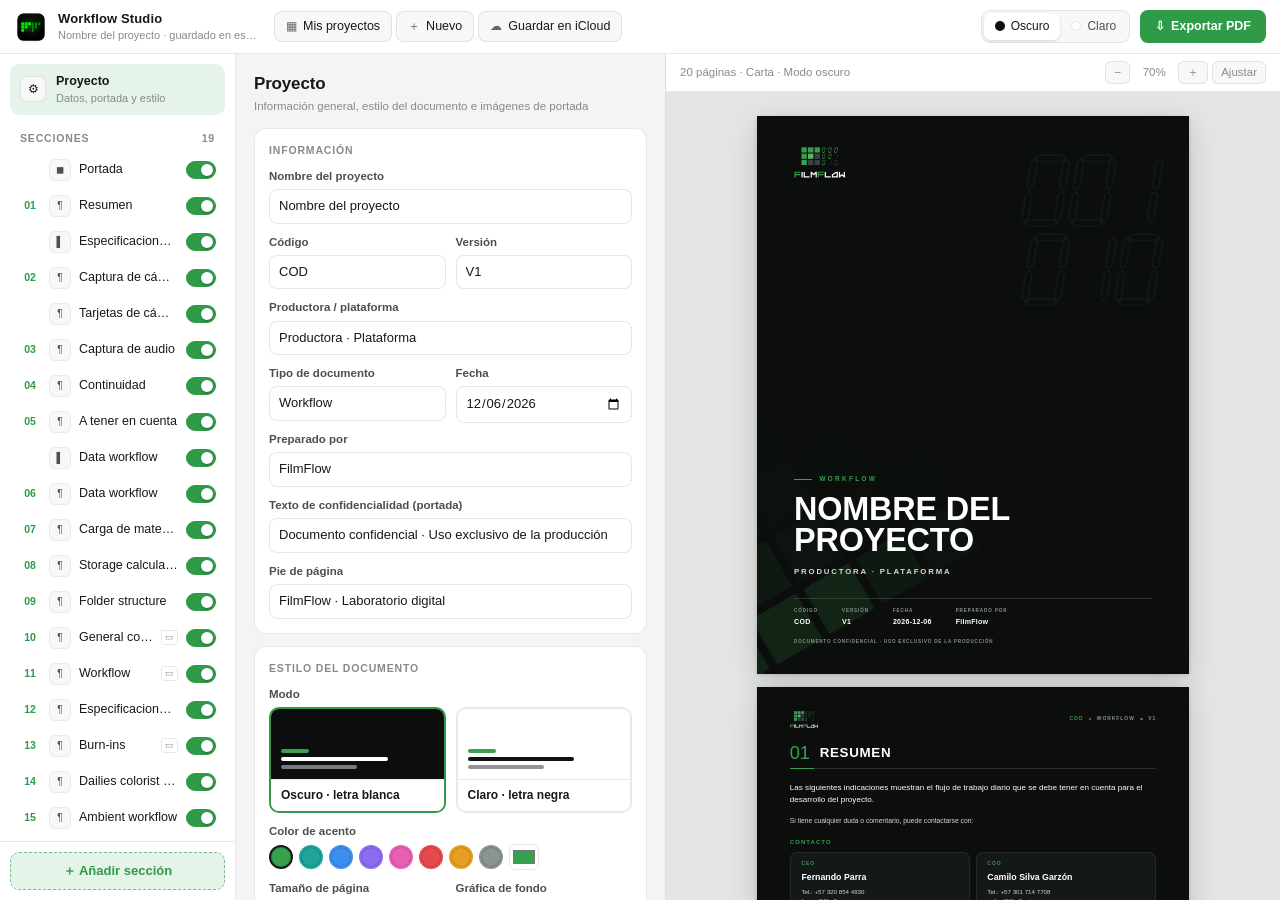
==== commit 95276ea1: "Add files via upload" ====
--- a/index.html
+++ b/index.html
@@ -12,8 +12,8 @@
 <title>FilmFlow Workflow</title>
 <link rel="icon" href="brand-icon.png">
 <link rel="apple-touch-icon" href="apple-touch-icon.png">
-<link rel="stylesheet" href="doc.css?v=6">
-<link rel="stylesheet" href="app.css?v=6">
+<link rel="stylesheet" href="doc.css?v=9">
+<link rel="stylesheet" href="app.css?v=9">
 </head>
 <body>
 <div id="app">
@@ -54,9 +54,9 @@
 <div id="exportRoot"></div>
 <div class="toast" id="toast"></div>
 <div class="pop" id="pop"></div>
-<script src="defaults.js?v=6"></script>
-<script src="web.js?v=6"></script>
-<script src="renderer.js?v=6"></script>
-<script src="app.js?v=6"></script>
+<script src="defaults.js?v=9"></script>
+<script src="web.js?v=9"></script>
+<script src="renderer.js?v=9"></script>
+<script src="app.js?v=9"></script>
 </body>
 </html>
--- a/doc.css
+++ b/doc.css
@@ -181,6 +181,40 @@
 .fig figcaption { margin-top: 7px; font-size: 8px; line-height: 1.4; color: var(--muted); text-align: center; letter-spacing: .02em; }
 .fig.left figcaption { text-align: left; }
 .fig .ph { width: 100%; height: 140px; border: 1px dashed var(--line); border-radius: 8px; display: flex; align-items: center; justify-content: center; font: 600 8px var(--hfont); letter-spacing: .16em; text-transform: uppercase; color: var(--muted); }
+
+/* color pipeline */
+.cpipe { width: 100%; }
+.cp-row { display: flex; align-items: center; }
+.cp-src { flex: none; width: 92px; text-align: center; color: var(--fg2); }
+.cp-src img { width: 100%; max-height: 70px; object-fit: contain; display: block; }
+.cp-camico { width: 54px; height: 34px; color: var(--accent); }
+.cp-cam { font: 700 7.5px/1.25 var(--hfont); letter-spacing: .08em; text-transform: uppercase; color: var(--fg); margin-top: 6px; }
+.cp-link { flex: none; width: 54px; position: relative; display: flex; align-items: center; }
+.cp-link span { position: absolute; left: 0; right: 0; bottom: 100%; margin-bottom: 3px; text-align: center; font: 600 6.5px/1.2 var(--hfont); color: var(--accent); letter-spacing: .04em; }
+.cp-line { flex: 1; height: 1px; background: var(--accent); }
+.cp-link .st-arrow { width: 10px; margin-left: -4px; }
+.cp-flow { flex: 1; min-width: 0; }
+.cp-mon { position: relative; height: 22px; margin: 0 6px 8px; border: 1px solid var(--muted); border-bottom: 0; border-radius: 4px 4px 0 0; top: 10px; }
+.cp-mon span { position: absolute; left: 50%; top: -11px; transform: translateX(-50%); background: var(--bg); padding: 0 8px; font: 700 7.5px/1 var(--hfont); letter-spacing: .14em; text-transform: uppercase; color: var(--fg); white-space: nowrap; }
+.cp-stages { display: flex; align-items: stretch; }
+.cp-stage { flex: 1; min-width: 0; display: flex; flex-direction: column; }
+.cp-stage .stage-h { border-radius: 6px; margin-bottom: 6px; }
+.cp-boxes { flex: 1; display: flex; flex-direction: column; justify-content: center; gap: 7px; }
+.cp-box { background: var(--card); border: 1px solid var(--line); border-radius: 8px; padding: 9px 9px 0; text-align: center; display: flex; flex-direction: column; gap: 5px; overflow: hidden; }
+.cp-tag { align-self: center; font: 700 6px/1 var(--hfont); letter-spacing: .14em; text-transform: uppercase; color: var(--accent); border: 1px solid var(--accent); border-radius: 3px; padding: 3px 5px; }
+.cp-logo { max-width: 70%; max-height: 30px; object-fit: contain; align-self: center; }
+.cp-tool { font: 800 8.4px/1.2 var(--hfont); letter-spacing: .04em; text-transform: uppercase; color: var(--fg); }
+.cp-specs { display: flex; flex-direction: column; gap: 2px; }
+.cp-kv { font-size: 7.2px; line-height: 1.3; color: var(--fg2); }
+.cp-kv b { color: var(--muted); font-weight: 600; margin-right: 3px; }
+.cp-notes { font-size: 7.2px; line-height: 1.35; color: var(--fg2); }
+.cp-notes ul { margin: 0; padding: 0; list-style: none; display: inline-block; text-align: left; }
+.cp-notes li::before { content: "– "; color: var(--accent); }
+.cp-method { font-size: 7.2px; color: var(--fg2); }
+.cp-method strong { color: var(--accent); font-weight: 700; }
+.cp-cap { margin: 2px -9px 0; padding: 5px 6px; border-top: 1px solid var(--line); background: var(--card2); font: 700 6.6px/1.2 var(--hfont); letter-spacing: .1em; text-transform: uppercase; color: var(--muted); }
+.cp-box > :last-child:not(.cp-cap) { margin-bottom: 9px; }
+.cp-credit { text-align: right; font-size: 6.8px; color: var(--muted); margin-top: 14px; }
 
 /* stages (workflow diagram) */
 .stages { display: flex; align-items: stretch; gap: 0; }
--- a/app.css
+++ b/app.css
@@ -16,7 +16,7 @@
 * { box-sizing: border-box; }
 html, body { margin: 0; height: 100%; background: var(--ui-bg); color: var(--ui-fg); font: 13px/1.4 var(--ui-font); -webkit-font-smoothing: antialiased; overflow: hidden; }
 button { font: inherit; color: inherit; cursor: pointer; }
-#app { display: grid; height: 100vh; grid-template-columns: 236px 430px 1fr; grid-template-rows: 54px 1fr; }
+#app { display: grid; height: 100vh; height: 100dvh; grid-template-columns: 236px 430px 1fr; grid-template-rows: 54px 1fr; }
 
 /* toolbar */
 .toolbar { grid-column: 1 / -1; display: flex; align-items: center; gap: 10px; padding: 0 14px; background: var(--ui-panel); border-bottom: 1px solid var(--ui-line); }
@@ -193,6 +193,25 @@
 .lib-bar { display: flex; gap: 8px; padding: 10px 22px 16px; border-bottom: 1px solid var(--ui-line); }
 .lib-bar input { flex: 1; border: 1px solid var(--ui-line); background: var(--ui-input); color: var(--ui-fg); border-radius: 8px; padding: 7px 10px; font: 13px var(--ui-font); outline: none; }
 .lib-bar input:focus { border-color: var(--ui-acc); }
+.lib-crumbs { display: flex; align-items: center; gap: 6px; padding: 12px 22px 0; font-size: 13px; font-weight: 600; flex-wrap: wrap; }
+.lib-crumbs i { font-style: normal; color: var(--ui-muted); }
+.lib-crumbs .lc-crumb { border: 0; background: none; padding: 2px 4px; margin: 0 -4px; color: var(--ui-acc); font: inherit; cursor: pointer; border-radius: 4px; }
+.lib-crumbs .lc-crumb:hover { background: var(--ui-acc-soft); }
+.lib-grid.docs { display: block; }
+.lib-doc-h { display: flex; align-items: baseline; gap: 8px; margin: 4px 0 10px; }
+.lib-doc-h b { font-size: 15px; } .lib-doc-h span { font-size: 11.5px; color: var(--ui-muted); }
+.lib-doc-row { display: grid; grid-template-columns: repeat(auto-fill, minmax(230px, 1fr)); gap: 16px; margin-bottom: 26px; }
+.lib-folder { background: var(--ui-panel); border: 1px solid var(--ui-line); border-radius: 12px; padding: 16px; cursor: pointer; display: flex; flex-direction: column; gap: 4px; transition: border-color .15s, transform .15s; }
+.lib-folder:hover { border-color: var(--ui-acc); transform: translateY(-1px); }
+.lib-folder.cur { border-color: var(--ui-acc); box-shadow: 0 0 0 2px var(--ui-acc-soft); }
+.lf-ic { position: relative; width: 58px; height: 44px; margin-bottom: 10px; }
+.lf-ic i { position: absolute; inset: 6px 0 0; background: var(--ui-acc); border-radius: 3px 6px 6px 6px; opacity: .9; }
+.lf-ic i::before { content: ""; position: absolute; left: 0; top: -6px; width: 24px; height: 8px; background: inherit; border-radius: 3px 3px 0 0; }
+.lib-folder.proj .lf-ic i { background: #5B7FD6; }
+.lf-ic b { position: absolute; inset: 6px 0 0; display: flex; align-items: center; justify-content: center; color: #fff; font-size: 14px; }
+.lf-t { font-weight: 700; font-size: 14px; display: flex; gap: 6px; align-items: center; text-transform: uppercase; letter-spacing: .02em; }
+.lf-s { font-size: 11.5px; color: var(--ui-muted); }
+.lc-ver { position: absolute; top: 12px; right: 14px; font: 800 11px/1 "Avenir Next", sans-serif; letter-spacing: .08em; background: var(--acc); color: #fff; padding: 4px 7px; border-radius: 5px; z-index: 1; }
 .lib-grid { overflow-y: auto; padding: 18px 22px 24px; display: grid; grid-template-columns: repeat(auto-fill, minmax(230px, 1fr)); gap: 16px; }
 .lib-empty { grid-column: 1 / -1; text-align: center; color: var(--ui-muted); padding: 40px; }
 .lib-card { background: var(--ui-panel); border: 1px solid var(--ui-line); border-radius: 12px; overflow: hidden; display: flex; flex-direction: column; }
@@ -228,7 +247,7 @@
 
 /* ============ tablet / phone ============ */
 .tb-btn em, .seg button em { font-style: normal; }
-.tabbar { display: none; }
+.tabbar, .m-nav { display: none; }
 @media (max-width: 1000px) {
   #app { grid-template-columns: 1fr; grid-template-rows: calc(54px + env(safe-area-inset-top)) 1fr calc(58px + env(safe-area-inset-bottom)); }
   .toolbar { padding: env(safe-area-inset-top) 10px 0; gap: 6px; }
@@ -250,6 +269,15 @@
   .tabbar button { flex: 1; border: 0; background: none; display: flex; flex-direction: column; align-items: center; justify-content: center; gap: 2px; font-size: 10.5px; color: var(--ui-muted); }
   .tabbar button b { font-size: 17px; font-weight: 400; }
   .tabbar button.on { color: var(--ui-acc); }
+  .tabbar button { font-size: 12px; font-weight: 600; }
+  .tabbar button b { font-size: 20px; }
+  .m-nav { display: flex; align-items: center; gap: 8px; position: sticky; top: -14px; z-index: 5; margin: -14px -14px 14px; padding: 10px 14px; background: var(--ui-panel); border-bottom: 1px solid var(--ui-line); }
+  .m-nav button { border: 1px solid var(--ui-line); background: var(--ui-bg); color: var(--ui-fg); border-radius: 10px; min-width: 44px; height: 40px; font-size: 20px; }
+  .m-nav button:disabled { opacity: .3; }
+  .m-nav .m-mid { flex: 1; min-width: 0; text-align: center; }
+  .m-nav .m-mid b { display: block; font-size: 14px; white-space: nowrap; overflow: hidden; text-overflow: ellipsis; }
+  .m-nav .m-mid small { color: var(--ui-muted); font-size: 11px; }
+  .m-nav .m-pv { font-size: 13px; font-weight: 600; padding: 0 10px; background: var(--ui-acc); border-color: var(--ui-acc); color: #fff; }
   .sec-row { padding: 9px 8px; }
   .sec-row .t { font-size: 14px; }
   .sw { width: 38px; height: 23px; } .sw span::after { width: 17px; height: 17px; } .sw input:checked + span::after { transform: translateX(15px); }
@@ -261,11 +289,13 @@
   .lib-bar { flex-wrap: wrap; }
   .lib-bar input { flex-basis: 100%; }
   .lib-grid { grid-template-columns: 1fr; padding: 14px; }
+  .lib-doc-row { grid-template-columns: 1fr; }
+  .lib-crumbs { padding: 10px 14px 0; }
   .pv-scroll { padding: 14px; }
   .pop { left: 10px !important; right: 10px; width: auto; }
 }
 @media (max-width: 1000px) and (min-width: 700px) {
-  .lib-grid { grid-template-columns: 1fr 1fr; }
+  .lib-grid, .lib-doc-row { grid-template-columns: 1fr 1fr; }
 }
 
 /* ============ print (browser PDF) ============ */
@@ -277,3 +307,4 @@
   body.printing #printRoot .page { zoom: 1.3333; break-after: page; page-break-after: always; margin: 0; box-shadow: none; }
   body.printing #printRoot .page:last-child { break-after: auto; page-break-after: auto; }
 }
+.cp-col-ed .sub-card { background: var(--ui-panel); border-left: 3px solid var(--ui-acc); }
